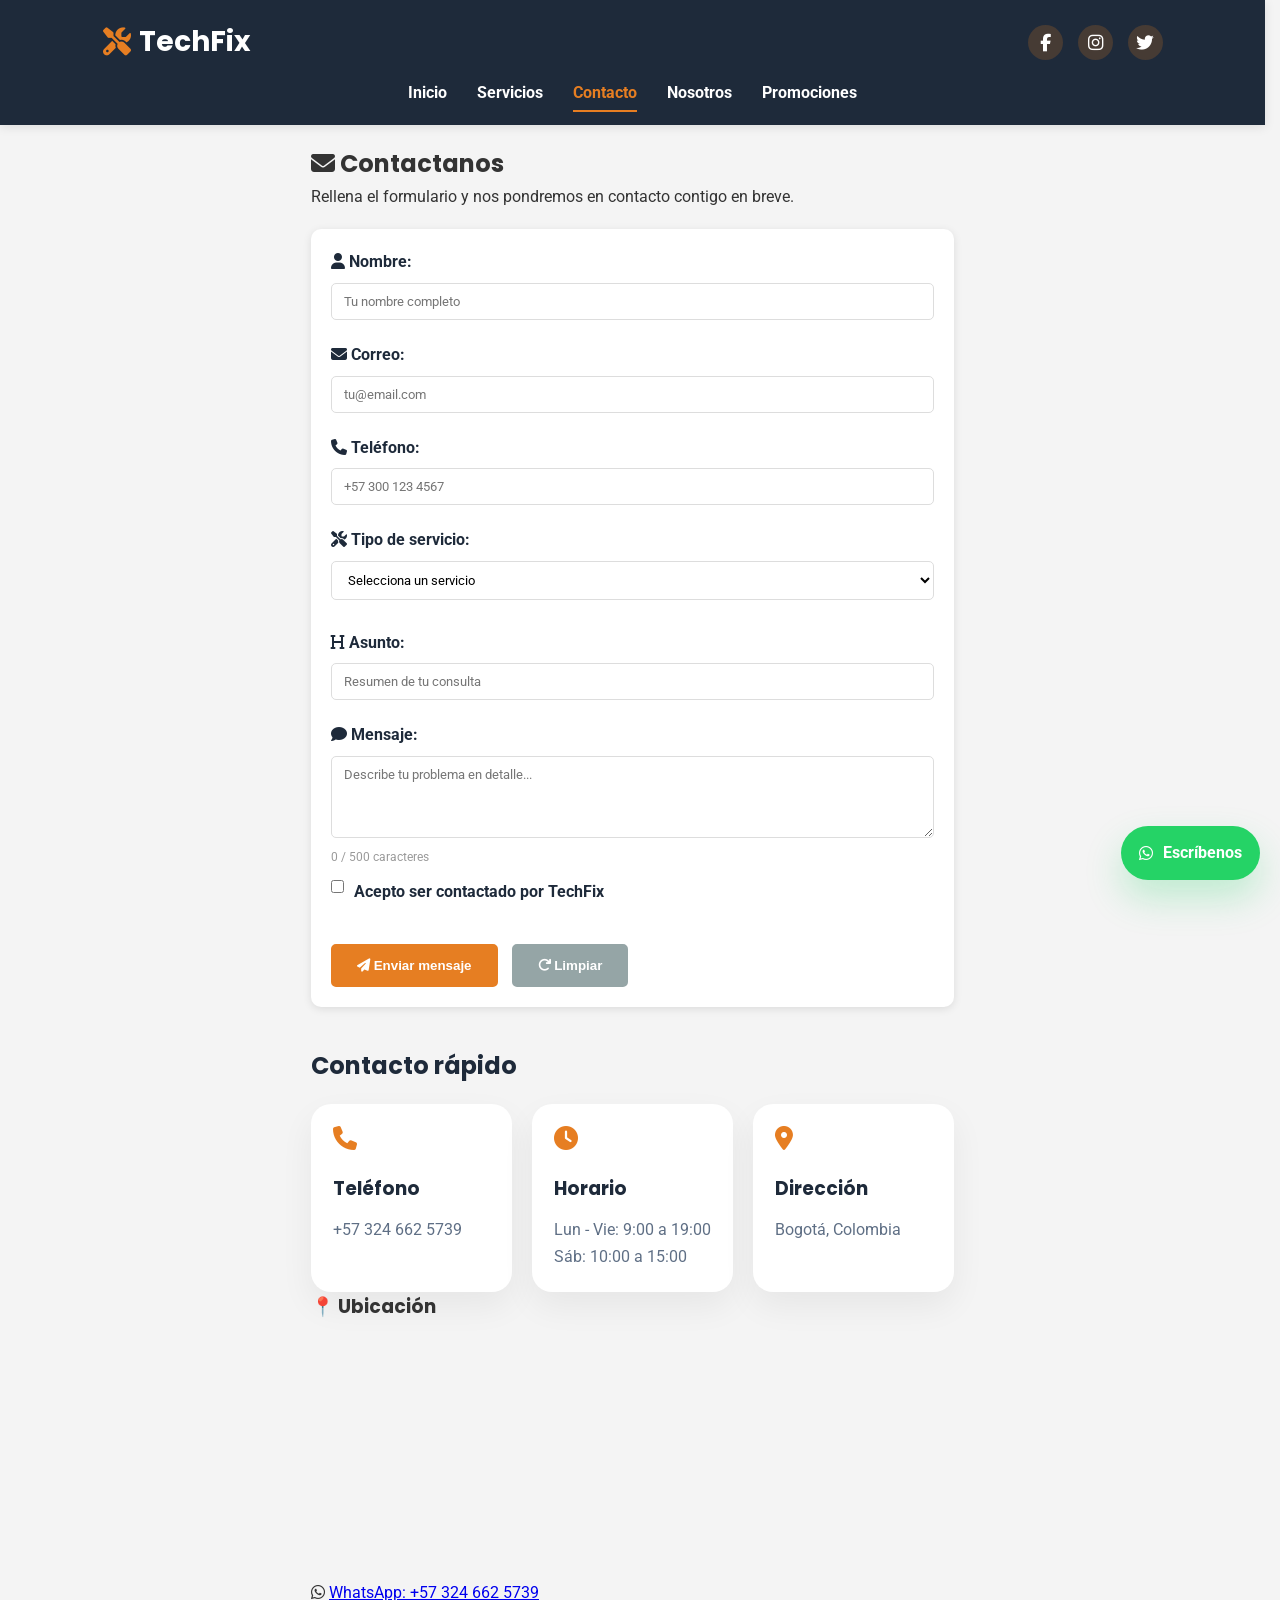
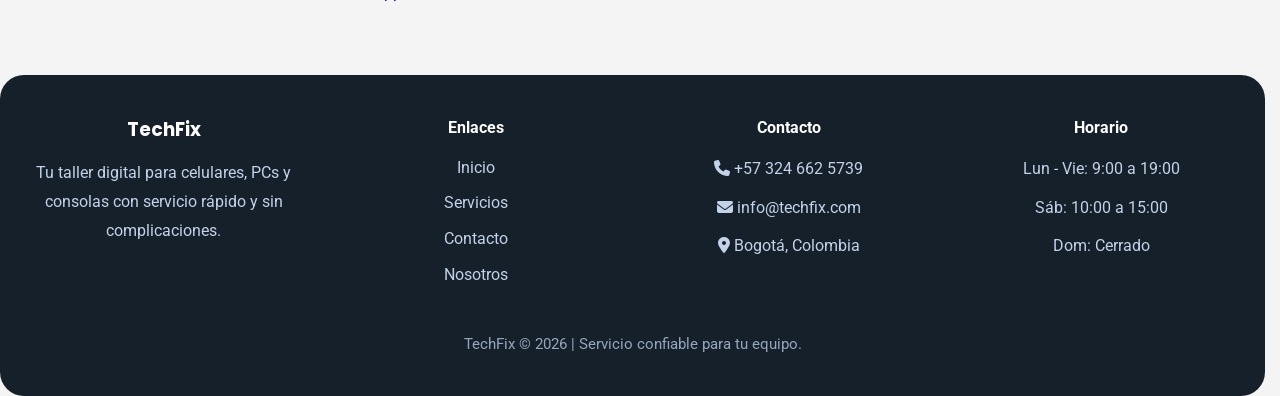
==== contacto.html @ fb5d55d8 "Aca Programacion web" ====
<!DOCTYPE html>
<html lang="es">
<head>
    <meta charset="UTF-8">
    <meta name="viewport" content="width=device-width, initial-scale=1.0">
    <title>TechFix | Contacto</title>
    <link rel="stylesheet" href="https://cdnjs.cloudflare.com/ajax/libs/font-awesome/6.4.0/css/all.min.css">
    <link rel="stylesheet" href="css/estilo.css">
</head>
<body>

<header>
    <div class="header-top">

    <div class="logo">
        <i class="fa-solid fa-screwdriver-wrench"></i>
        TechFix
    </div>

    <div class="social-links">

        <a href="#" aria-label="Facebook">
            <i class="fa-brands fa-facebook-f"></i>
        </a>

        <a href="#" aria-label="Instagram">
            <i class="fa-brands fa-instagram"></i>
        </a>

        <a href="#" aria-label="Twitter">
            <i class="fa-brands fa-twitter"></i>
        </a>

    </div>

</div>
    <nav>
        <ul>
            <li><a href="index.html">Inicio</a></li>
            <li><a href="servicios.html">Servicios</a></li>
            <li><a href="contacto.html">Contacto</a></li>
            <li><a href="nosotros.html">Nosotros</a></li>
            <li><a href="promociones.html">Promociones</a></li>
        </ul>
    </nav>
</header>

<main class="container">
    <h2><i class="fa-solid fa-envelope"></i> Contactanos</h2>
    <p>Rellena el formulario y nos pondremos en contacto contigo en breve.</p>

    <form id="contactForm" action="#" method="post">
        <div class="form-group">
            <label for="nombre"><i class="fa-solid fa-user"></i> Nombre:</label>
            <input id="nombre" type="text" name="nombre" placeholder="Tu nombre completo" required>
            <small class="error-message"></small>
        </div>

        <div class="form-group">
            <label for="email"><i class="fa-solid fa-envelope"></i> Correo:</label>
            <input id="email" type="email" name="email" placeholder="tu@email.com" required>
            <small class="error-message"></small>
        </div>

        <div class="form-group">
            <label for="telefono"><i class="fa-solid fa-phone"></i> Teléfono:</label>
            <input id="telefono" type="tel" name="telefono" placeholder="+57 300 123 4567">
            <small class="error-message"></small>
        </div>

        <div class="form-group">
            <label for="servicio"><i class="fa-solid fa-tools"></i> Tipo de servicio:</label>
            <select id="servicio" name="servicio" required>
                <option value="">Selecciona un servicio</option>
                <option value="celular">Reparación de celular</option>
                <option value="computadora">Reparación de computadora</option>
                <option value="consola">Reparación de consola</option>
                <option value="otro">Otro</option>
            </select>
        </div>

        <div class="form-group">
            <label for="asunto"><i class="fa-solid fa-heading"></i> Asunto:</label>
            <input id="asunto" type="text" name="asunto" placeholder="Resumen de tu consulta" required>
            <small class="error-message"></small>
        </div>

        <div class="form-group">
            <label for="mensaje"><i class="fa-solid fa-comment"></i> Mensaje:</label>
            <textarea id="mensaje" name="mensaje" rows="4" placeholder="Describe tu problema en detalle..." required></textarea>
            <small class="char-count">0 / 500 caracteres</small>
            <small class="error-message"></small>
        </div>

        <div class="form-group checkbox">
            <input type="checkbox" id="terminos" name="terminos" required>
            <label for="terminos">Acepto ser contactado por TechFix</label>
        </div>

        <button type="submit" class="btn"><i class="fa-solid fa-paper-plane"></i> Enviar mensaje</button>
        <button type="reset" class="btn btn-secondary"><i class="fa-solid fa-redo"></i> Limpiar</button>
    </form>

    <section class="contact-details">
        <h2>Contacto rápido</h2>
        <div class="contact-info-grid">
            <div class="info-card">
                <i class="fa-solid fa-phone"></i>
                <h3>Teléfono</h3>
                <p>+57 324 662 5739</p>
            </div>
            <div class="info-card">
                <i class="fa-solid fa-clock"></i>
                <h3>Horario</h3>
                <p>Lun - Vie: 9:00 a 19:00</p>
                <p>Sáb: 10:00 a 15:00</p>
            </div>
            <div class="info-card">
                <i class="fa-solid fa-map-marker-alt"></i>
                <h3>Dirección</h3>
                <p>Bogotá, Colombia</p>
            </div>
        </div>
    </section>

    <h3>📍 Ubicación</h3>
    <iframe src="https://maps.google.com/maps?q=Centro%20Comercial%20Unicentro%2C%20Bogot%C3%A1&t=&z=15&ie=UTF8&iwloc=&output=embed" width="100%" height="250" style="border:0;" allowfullscreen loading="lazy" referrerpolicy="no-referrer-when-downgrade"></iframe>

    <p><i class="fab fa-whatsapp"></i> <a href="https://wa.me/573246625739" target="_blank" rel="noopener noreferrer">WhatsApp: +57 324 662 5739</a></p>
</main>

<div class="whatsapp-float">
    <a href="https://wa.me/573246625739" target="_blank" rel="noopener noreferrer">
        <i class="fa-brands fa-whatsapp"></i>
        <span>Escríbenos</span>
    </a>
</div>

<footer class="footer-grid">
    <div class="footer-box">
        <h3>TechFix</h3>
        <p>Tu taller digital para celulares, PCs y consolas con servicio rápido y sin complicaciones.</p>
    </div>
    <div class="footer-box">
        <h4>Enlaces</h4>
        <a href="index.html">Inicio</a>
        <a href="servicios.html">Servicios</a>
        <a href="contacto.html">Contacto</a>
        <a href="nosotros.html">Nosotros</a>
    </div>
    <div class="footer-box">
        <h4>Contacto</h4>
        <p><i class="fa-solid fa-phone"></i> +57 324 662 5739</p>
        <p><i class="fa-solid fa-envelope"></i> info@techfix.com</p>
        <p><i class="fa-solid fa-map-marker-alt"></i> Bogotá, Colombia</p>
    </div>
    <div class="footer-box">
        <h4>Horario</h4>
        <p>Lun - Vie: 9:00 a 19:00</p>
        <p>Sáb: 10:00 a 15:00</p>
        <p>Dom: Cerrado</p>
    </div>
    <div class="footer-copy">TechFix &copy; <span id="current-year"></span> | Servicio confiable para tu equipo.</div>
</footer>
<script src="js/script.js"></script>
</body>
</html>
---- css/estilo.css ----
@import url('https://fonts.googleapis.com/css2?family=Poppins:wght@700&family=Roboto:wght@400;700&display=swap');
@import url('base.css');
@import url('header.css');
@import url('components.css');
@import url('forms.css');
@import url('promo.css');
@import url('responsive.css');
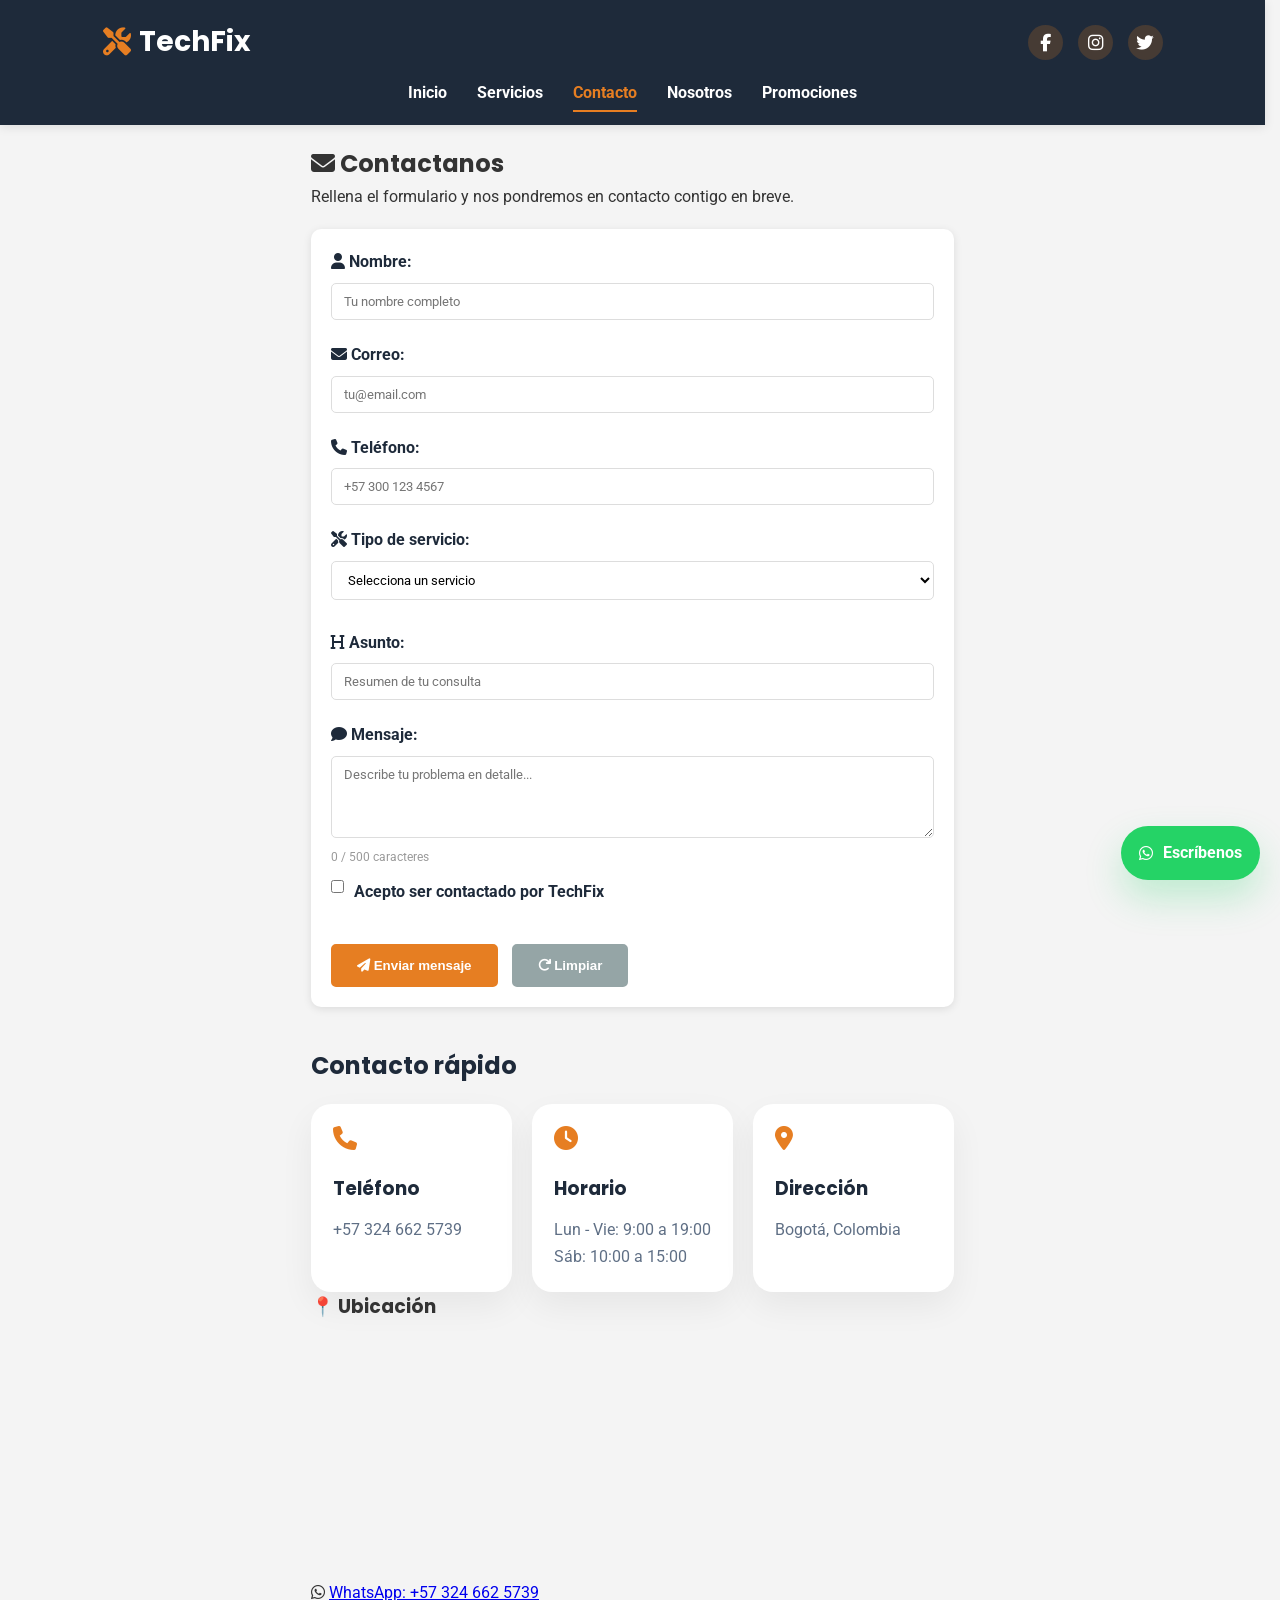
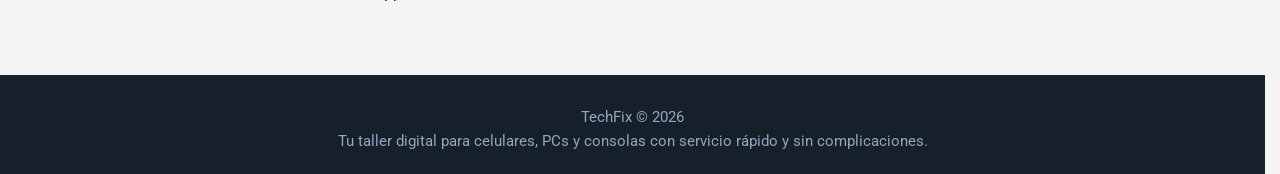
==== commit 51601ba7: "Cambiando footer" ====
--- a/contacto.html
+++ b/contacto.html
@@ -136,31 +136,10 @@
     </a>
 </div>
 
-<footer class="footer-grid">
-    <div class="footer-box">
-        <h3>TechFix</h3>
+<footer class="footer-grid">      
+    <div class="footer-copy">TechFix &copy; <span id="current-year"></span><br>
         <p>Tu taller digital para celulares, PCs y consolas con servicio rápido y sin complicaciones.</p>
     </div>
-    <div class="footer-box">
-        <h4>Enlaces</h4>
-        <a href="index.html">Inicio</a>
-        <a href="servicios.html">Servicios</a>
-        <a href="contacto.html">Contacto</a>
-        <a href="nosotros.html">Nosotros</a>
-    </div>
-    <div class="footer-box">
-        <h4>Contacto</h4>
-        <p><i class="fa-solid fa-phone"></i> +57 324 662 5739</p>
-        <p><i class="fa-solid fa-envelope"></i> info@techfix.com</p>
-        <p><i class="fa-solid fa-map-marker-alt"></i> Bogotá, Colombia</p>
-    </div>
-    <div class="footer-box">
-        <h4>Horario</h4>
-        <p>Lun - Vie: 9:00 a 19:00</p>
-        <p>Sáb: 10:00 a 15:00</p>
-        <p>Dom: Cerrado</p>
-    </div>
-    <div class="footer-copy">TechFix &copy; <span id="current-year"></span> | Servicio confiable para tu equipo.</div>
 </footer>
 <script src="js/script.js"></script>
 </body>
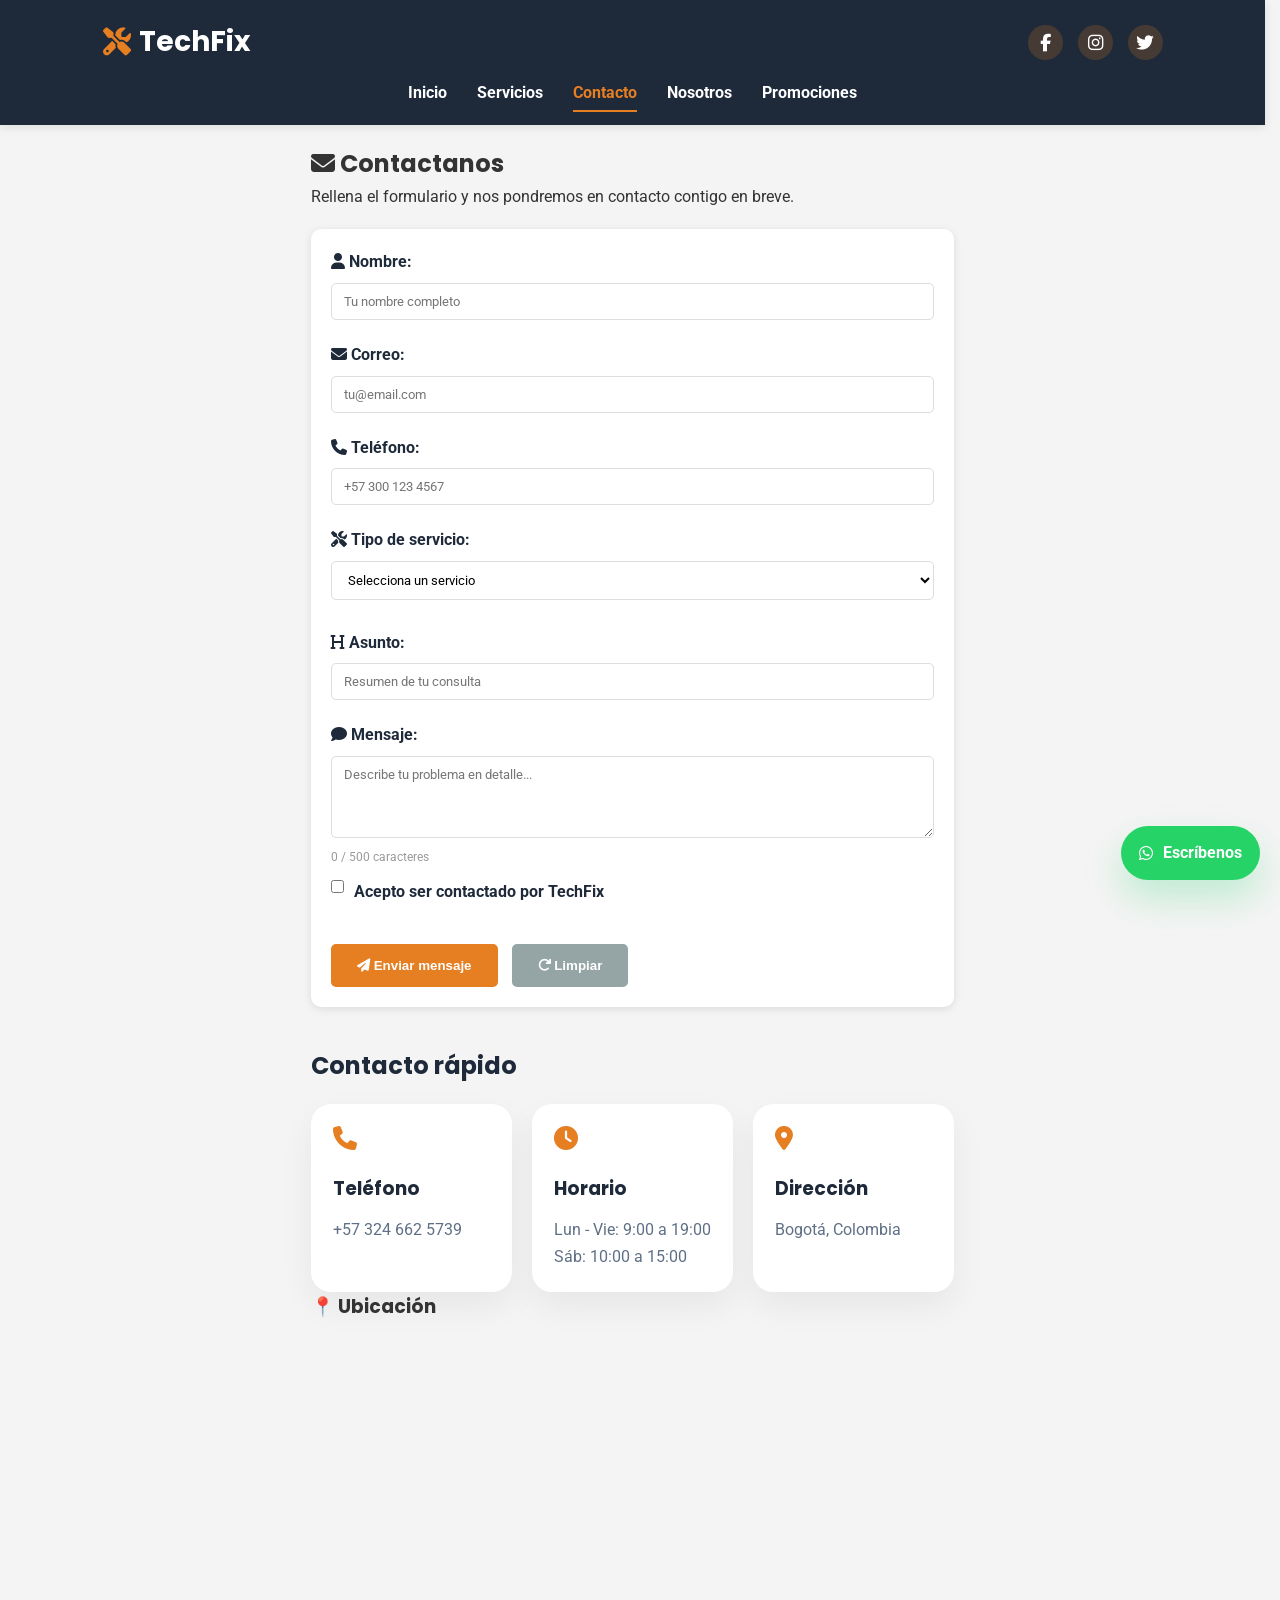
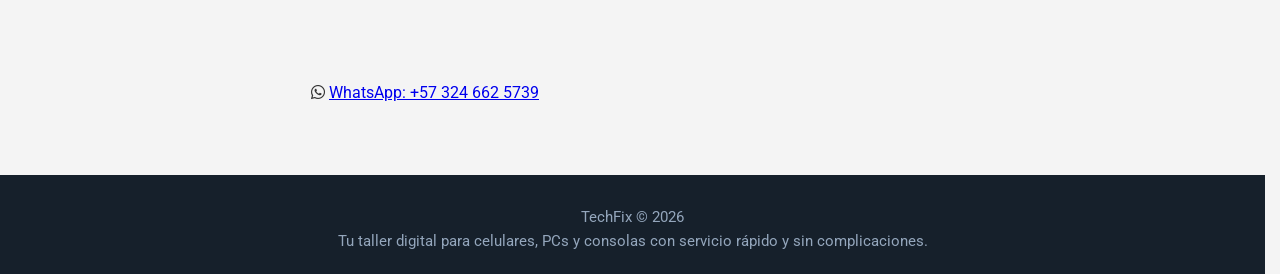
==== commit 7864d06a: "cambiando el maps" ====
--- a/contacto.html
+++ b/contacto.html
@@ -124,7 +124,7 @@
     </section>
 
     <h3>📍 Ubicación</h3>
-    <iframe src="https://maps.google.com/maps?q=Centro%20Comercial%20Unicentro%2C%20Bogot%C3%A1&t=&z=15&ie=UTF8&iwloc=&output=embed" width="100%" height="250" style="border:0;" allowfullscreen loading="lazy" referrerpolicy="no-referrer-when-downgrade"></iframe>
+    <iframe src="https://www.google.com/maps/embed?pb=!1m18!1m12!1m3!1d1988.2160328941231!2d-74.0853501!3d4.6947461!2m3!1f0!2f0!3f0!3m2!1i1024!2i768!4f13.1!3m3!1m2!1s0x8e3f9b25144634c9%3A0xaa39a3ad6b78b4cb!2sCentro%20Comercial%20Tit%C3%A1n%20Plaza!5e0!3m2!1ses!2sco!4v1778373233490!5m2!1ses!2sco" width="600" height="350" style="border:0;" allowfullscreen="" loading="lazy" referrerpolicy="no-referrer-when-downgrade"></iframe>
 
     <p><i class="fab fa-whatsapp"></i> <a href="https://wa.me/573246625739" target="_blank" rel="noopener noreferrer">WhatsApp: +57 324 662 5739</a></p>
 </main>
